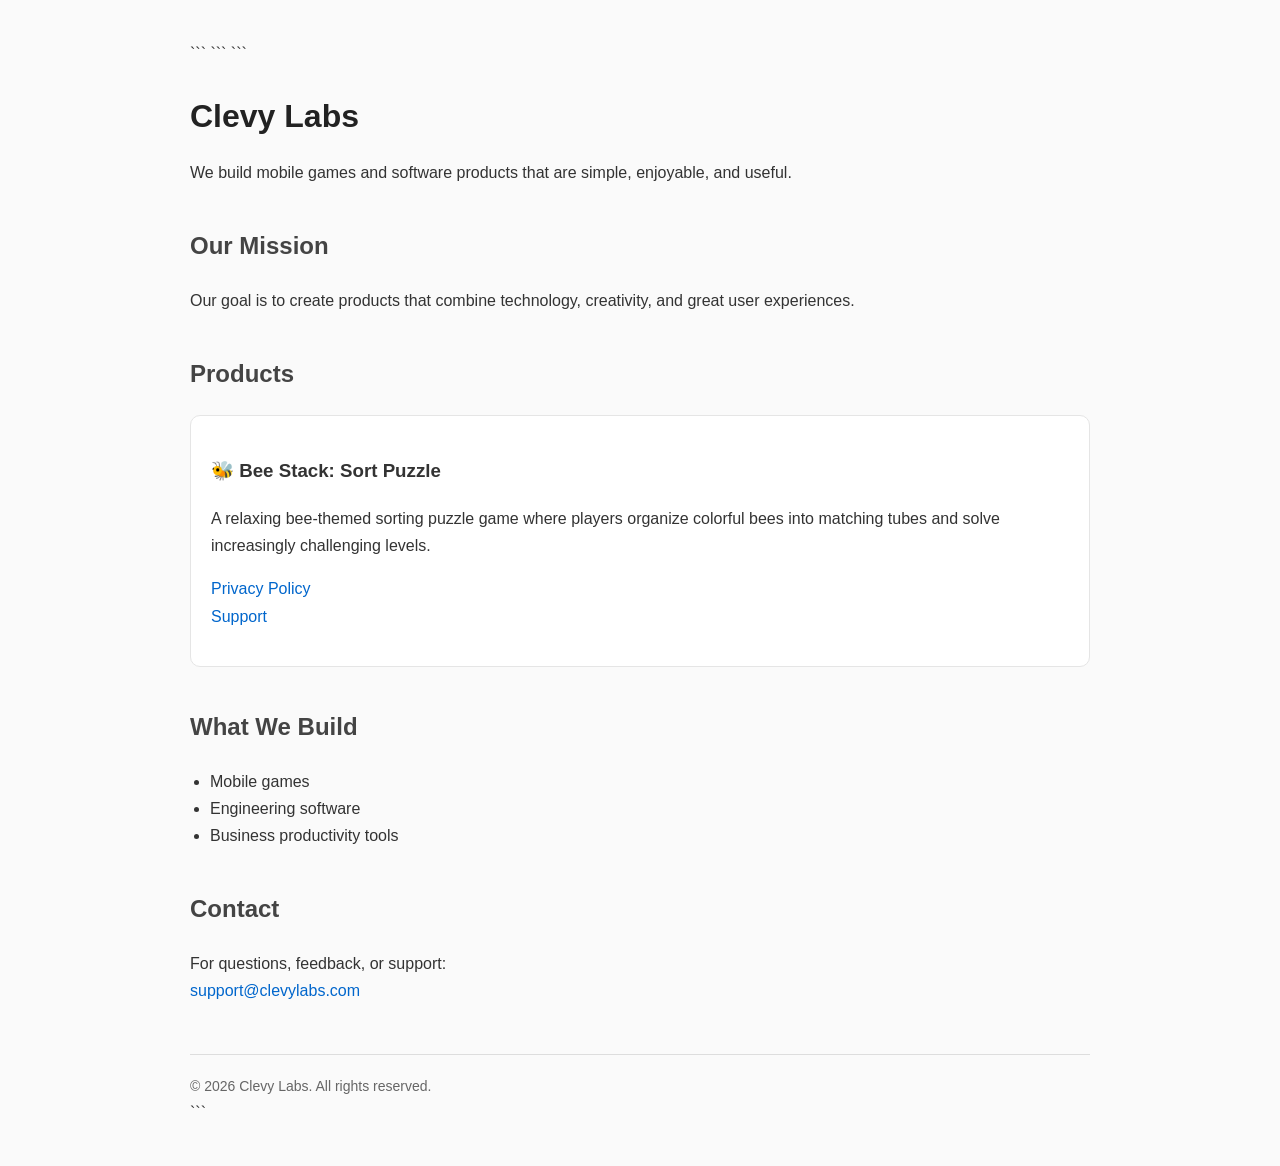
==== index.html @ 7005a830 "Create index.html" ====
<!DOCTYPE html>

<html lang="en">
<head>
    <meta charset="UTF-8">
    <meta name="viewport" content="width=device-width, initial-scale=1.0">
    <title>Clevy Labs</title>

```
<style>
    body {
        font-family: Arial, sans-serif;
        max-width: 900px;
        margin: 0 auto;
        padding: 40px 20px;
        line-height: 1.7;
        color: #333;
        background-color: #fafafa;
    }

    h1 {
        color: #222;
        margin-bottom: 10px;
    }

    h2 {
        margin-top: 40px;
        color: #444;
    }

    .card {
        background: white;
        border: 1px solid #e5e5e5;
        border-radius: 10px;
        padding: 20px;
        margin-top: 15px;
    }

    a {
        color: #0066cc;
        text-decoration: none;
    }

    a:hover {
        text-decoration: underline;
    }

    footer {
        margin-top: 50px;
        padding-top: 20px;
        border-top: 1px solid #ddd;
        font-size: 14px;
        color: #666;
    }

    ul {
        padding-left: 20px;
    }
</style>
```

</head>
<body>

```
<h1>Clevy Labs</h1>

<p>
    We build mobile games and software products that are simple, enjoyable, and useful.
</p>

<h2>Our Mission</h2>

<p>
    Our goal is to create products that combine technology, creativity, and great user experiences.
</p>

<h2>Products</h2>

<div class="card">
    <h3>🐝 Bee Stack: Sort Puzzle</h3>

    <p>
        A relaxing bee-themed sorting puzzle game where players organize colorful bees into matching tubes and solve increasingly challenging levels.
    </p>

    <p>
        <a href="/privacy/beestack.html">Privacy Policy</a><br>
        <a href="/support/beestack.html">Support</a>
    </p>
</div>

<h2>What We Build</h2>

<ul>
    <li>Mobile games</li>
    <li>Engineering software</li>
    <li>Business productivity tools</li>
</ul>

<h2>Contact</h2>

<p>
    For questions, feedback, or support:
    <br>
    <a href="mailto:support@clevylabs.com">support@clevylabs.com</a>
</p>

<footer>
    © 2026 Clevy Labs. All rights reserved.
</footer>
```

</body>
</html>
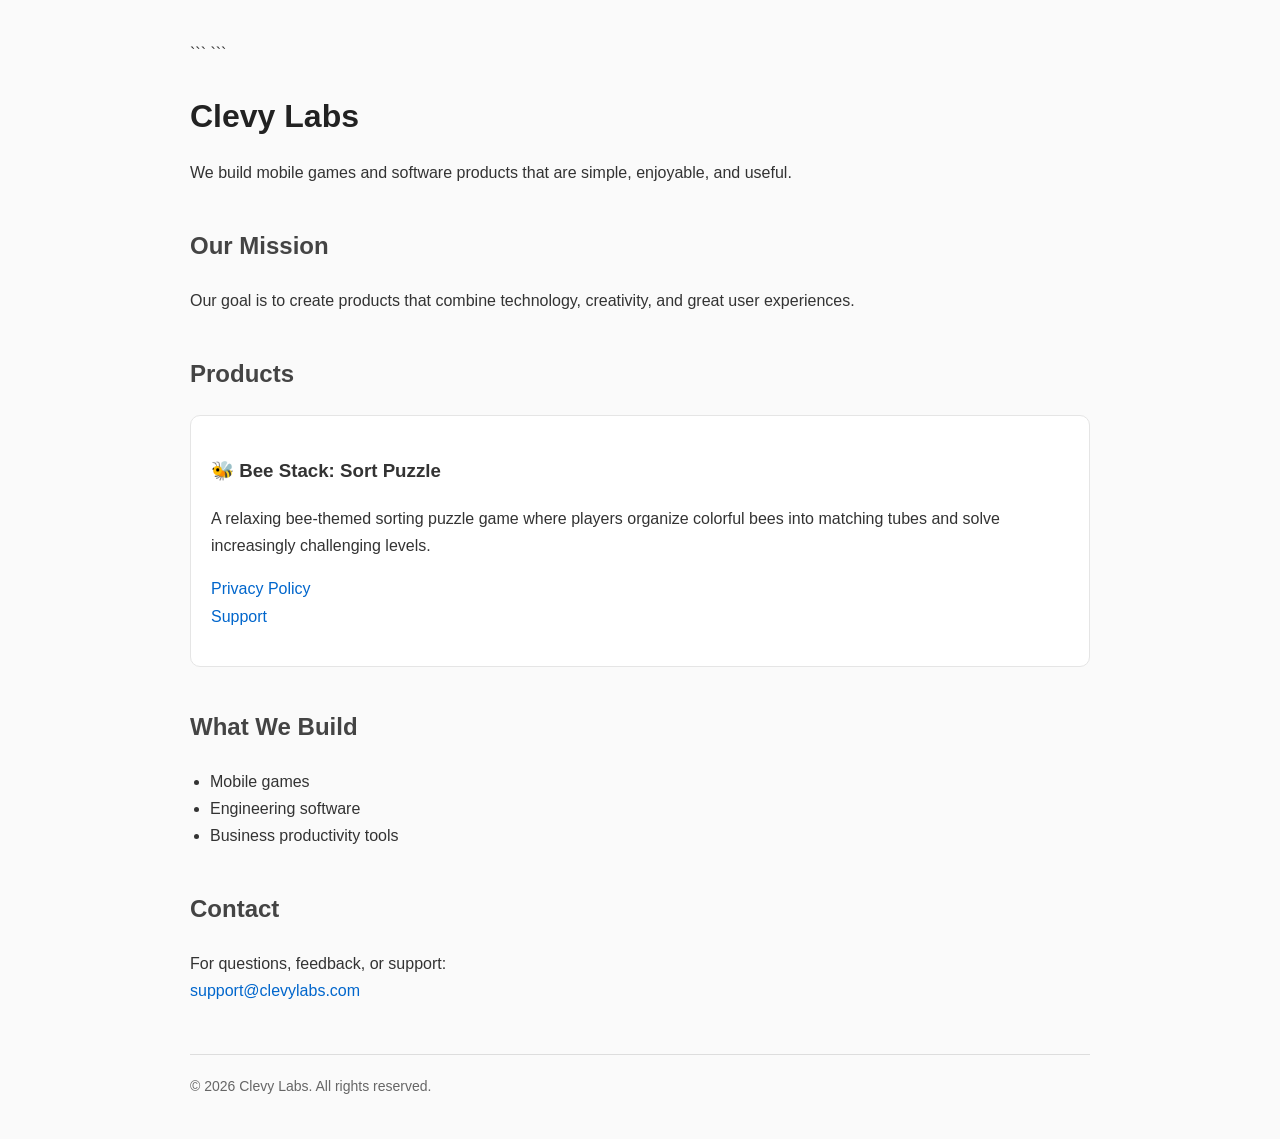
==== commit 9637ec14: "Update index.html" ====
--- a/index.html
+++ b/index.html
@@ -5,8 +5,6 @@
     <meta charset="UTF-8">
     <meta name="viewport" content="width=device-width, initial-scale=1.0">
     <title>Clevy Labs</title>
-
-```
 <style>
     body {
         font-family: Arial, sans-serif;
@@ -109,7 +107,6 @@
 <footer>
     © 2026 Clevy Labs. All rights reserved.
 </footer>
-```
 
 </body>
 </html>
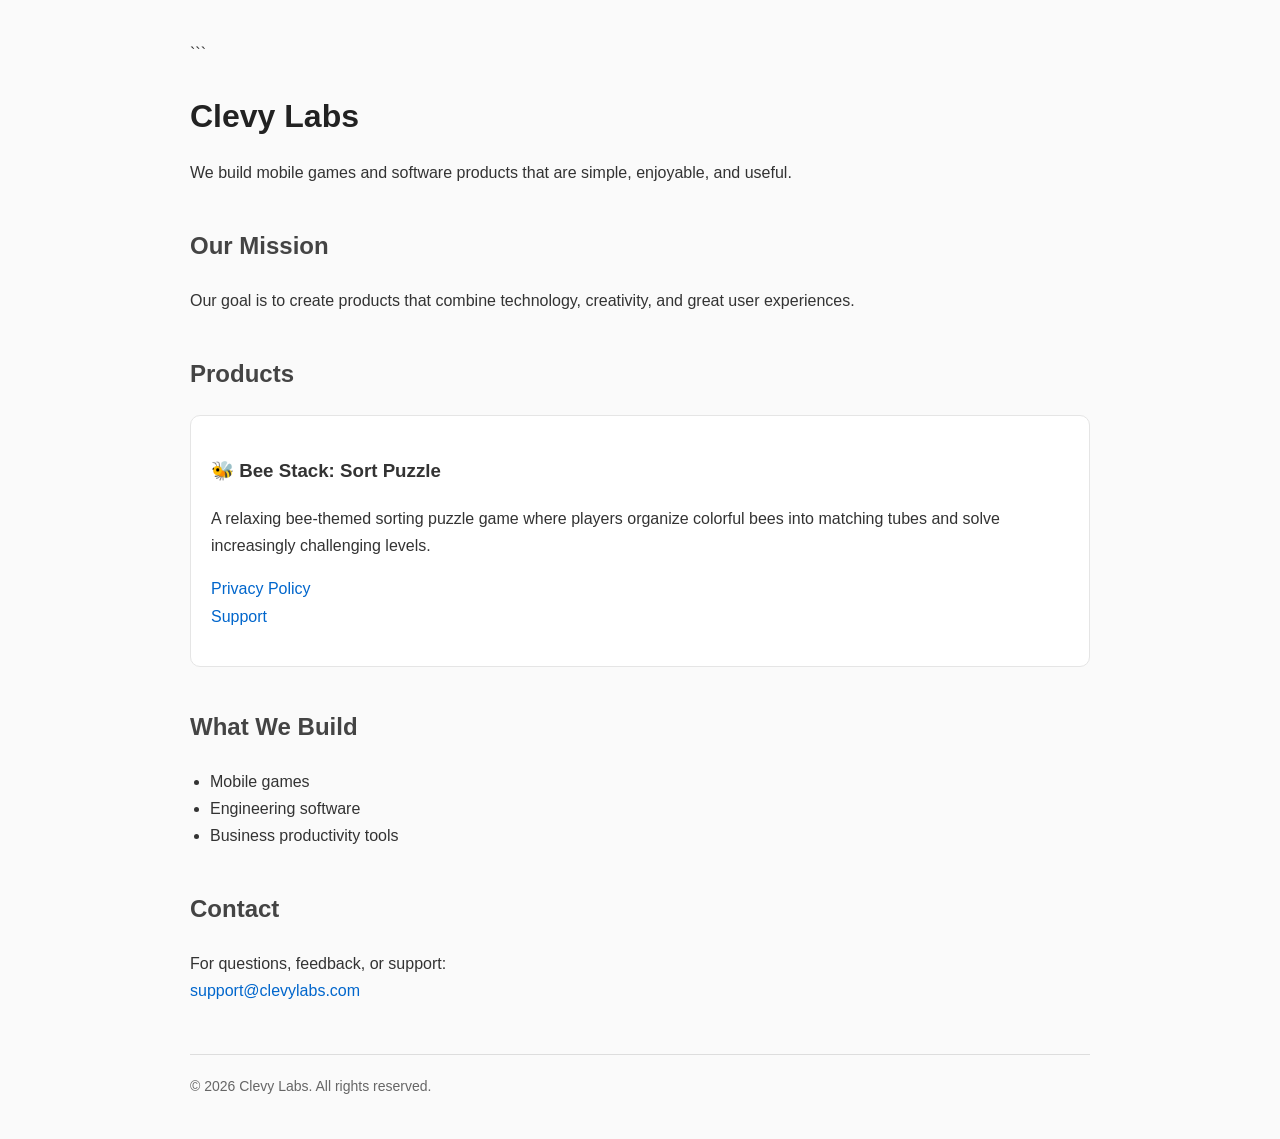
==== commit 1510693a: "Update index.html" ====
--- a/index.html
+++ b/index.html
@@ -55,7 +55,6 @@
         padding-left: 20px;
     }
 </style>
-```
 
 </head>
 <body>
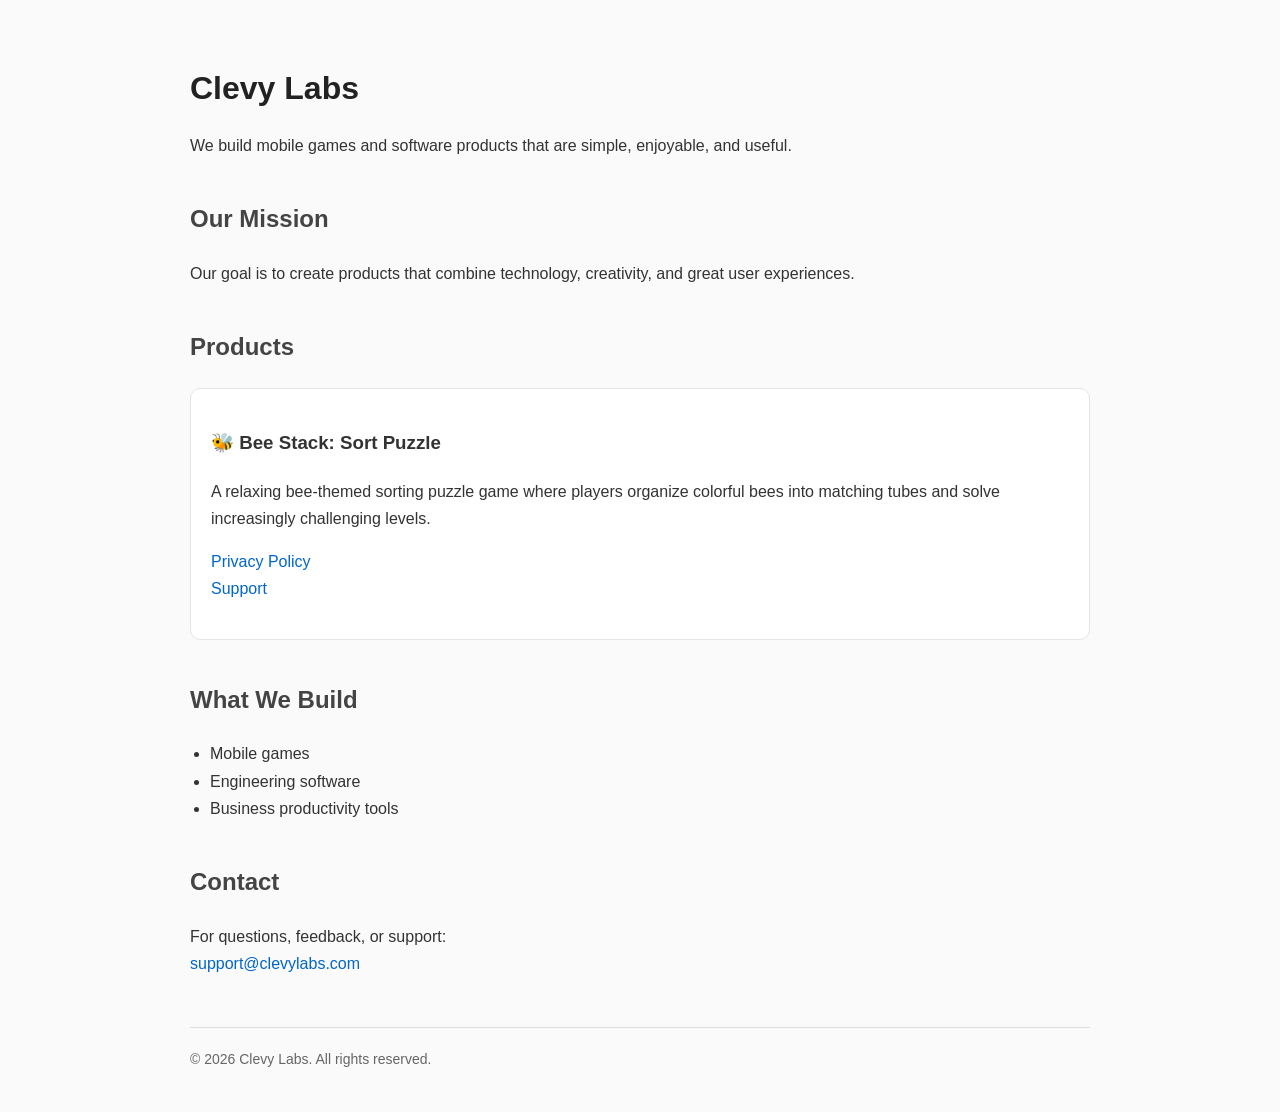
==== commit 8c84bafc: "Update index.html" ====
--- a/index.html
+++ b/index.html
@@ -58,8 +58,6 @@
 
 </head>
 <body>
-
-```
 <h1>Clevy Labs</h1>
 
 <p>
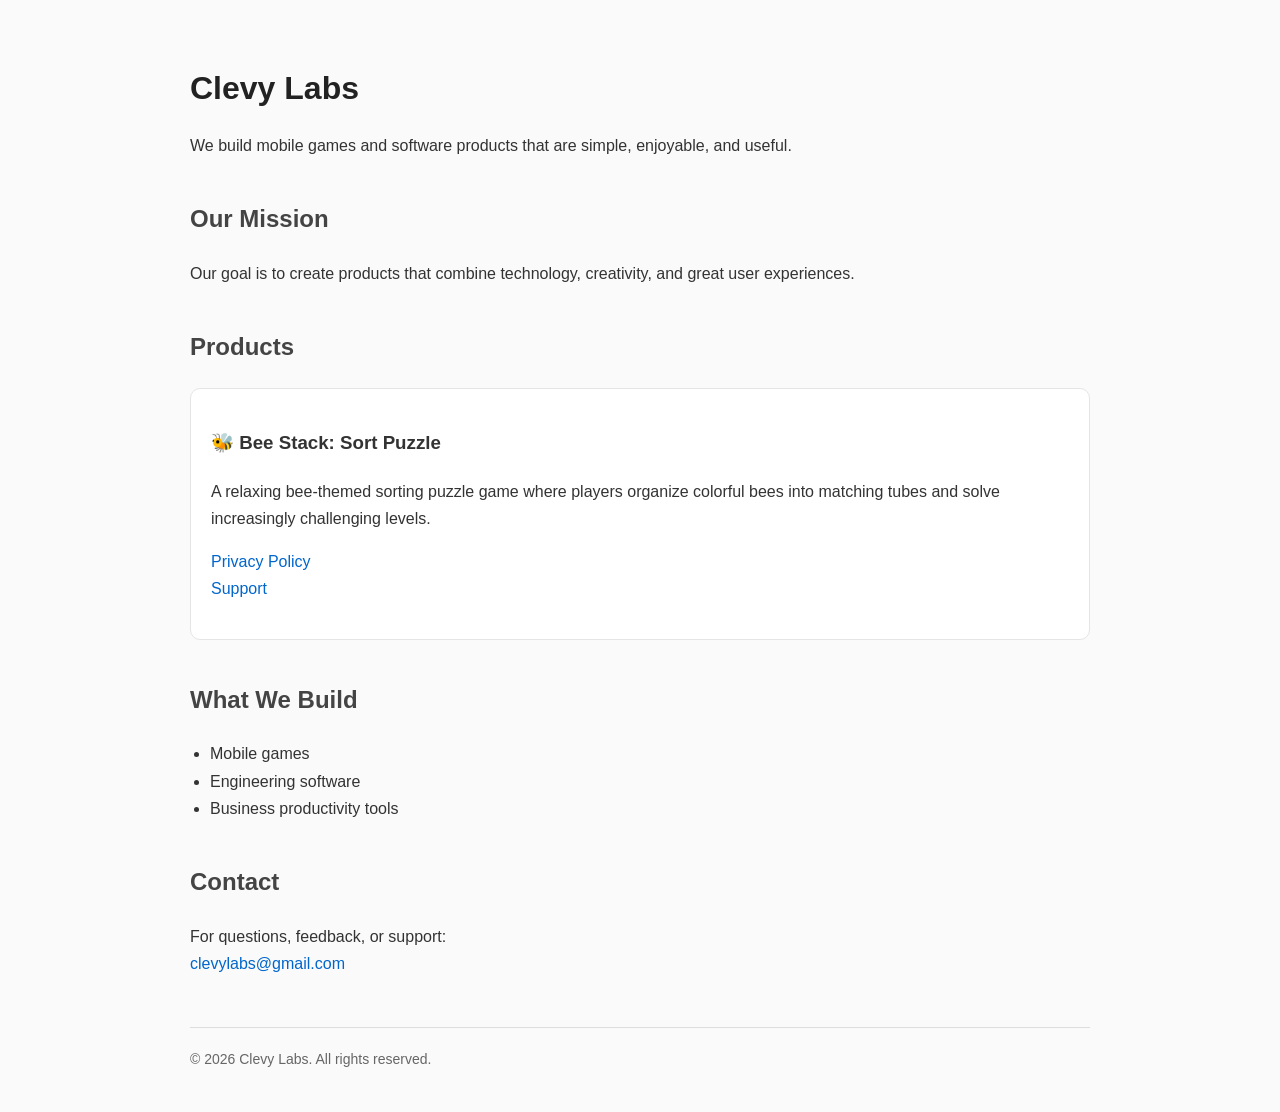
==== commit be9cd2d8: "Update index.html" ====
--- a/index.html
+++ b/index.html
@@ -98,7 +98,7 @@
 <p>
     For questions, feedback, or support:
     <br>
-    <a href="mailto:support@clevylabs.com">support@clevylabs.com</a>
+    <a href="mailto:support@clevylabs.com">clevylabs@gmail.com</a>
 </p>
 
 <footer>
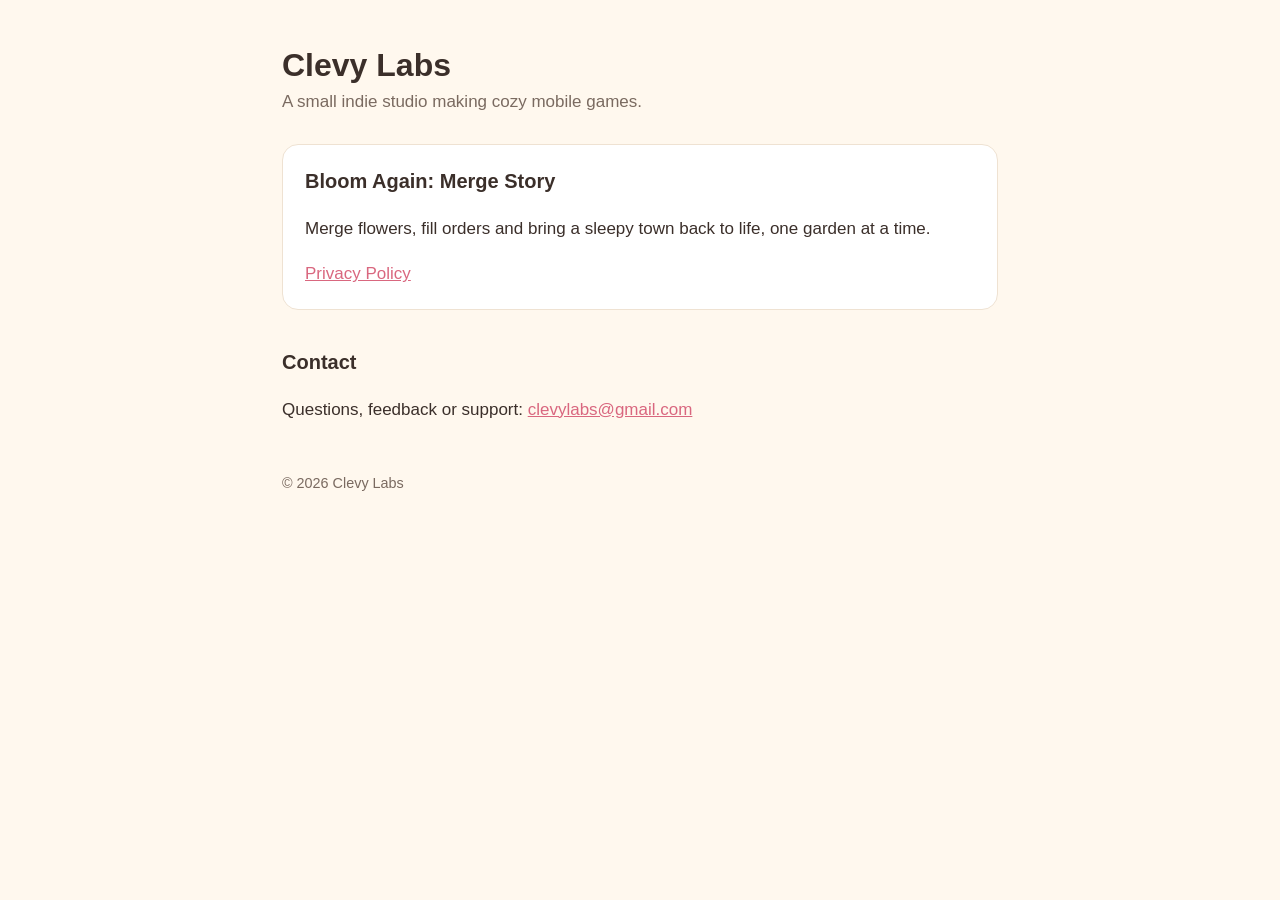
==== commit 1c7f4dc5: "Add files via upload" ====
--- a/index.html
+++ b/index.html
@@ -1,109 +1,29 @@
-<!DOCTYPE html>
-
+<!doctype html>
 <html lang="en">
 <head>
-    <meta charset="UTF-8">
-    <meta name="viewport" content="width=device-width, initial-scale=1.0">
-    <title>Clevy Labs</title>
-<style>
-    body {
-        font-family: Arial, sans-serif;
-        max-width: 900px;
-        margin: 0 auto;
-        padding: 40px 20px;
-        line-height: 1.7;
-        color: #333;
-        background-color: #fafafa;
-    }
-
-    h1 {
-        color: #222;
-        margin-bottom: 10px;
-    }
-
-    h2 {
-        margin-top: 40px;
-        color: #444;
-    }
-
-    .card {
-        background: white;
-        border: 1px solid #e5e5e5;
-        border-radius: 10px;
-        padding: 20px;
-        margin-top: 15px;
-    }
-
-    a {
-        color: #0066cc;
-        text-decoration: none;
-    }
-
-    a:hover {
-        text-decoration: underline;
-    }
-
-    footer {
-        margin-top: 50px;
-        padding-top: 20px;
-        border-top: 1px solid #ddd;
-        font-size: 14px;
-        color: #666;
-    }
-
-    ul {
-        padding-left: 20px;
-    }
-</style>
-
+  <meta charset="utf-8">
+  <meta name="viewport" content="width=device-width, initial-scale=1">
+  <title>Clevy Labs</title>
+  <meta name="description" content="Clevy Labs is a small indie studio making cozy mobile games.">
+  <link rel="stylesheet" href="/style.css">
 </head>
 <body>
-<h1>Clevy Labs</h1>
+<main>
+  <header>
+    <h1>Clevy Labs</h1>
+    <p class="meta">A small indie studio making cozy mobile games.</p>
+  </header>
 
-<p>
-    We build mobile games and software products that are simple, enjoyable, and useful.
-</p>
+  <div class="card">
+    <h2 style="margin-top:0">Bloom Again: Merge Story</h2>
+    <p>Merge flowers, fill orders and bring a sleepy town back to life, one garden at a time.</p>
+    <p><a href="/bloom-again/privacy.html">Privacy Policy</a></p>
+  </div>
 
-<h2>Our Mission</h2>
+  <h2>Contact</h2>
+  <p>Questions, feedback or support: <a href="mailto:clevylabs@gmail.com">clevylabs@gmail.com</a></p>
 
-<p>
-    Our goal is to create products that combine technology, creativity, and great user experiences.
-</p>
-
-<h2>Products</h2>
-
-<div class="card">
-    <h3>🐝 Bee Stack: Sort Puzzle</h3>
-
-    <p>
-        A relaxing bee-themed sorting puzzle game where players organize colorful bees into matching tubes and solve increasingly challenging levels.
-    </p>
-
-    <p>
-        <a href="/privacy/beestack.html">Privacy Policy</a><br>
-        <a href="/support/beestack.html">Support</a>
-    </p>
-</div>
-
-<h2>What We Build</h2>
-
-<ul>
-    <li>Mobile games</li>
-    <li>Engineering software</li>
-    <li>Business productivity tools</li>
-</ul>
-
-<h2>Contact</h2>
-
-<p>
-    For questions, feedback, or support:
-    <br>
-    <a href="mailto:support@clevylabs.com">clevylabs@gmail.com</a>
-</p>
-
-<footer>
-    © 2026 Clevy Labs. All rights reserved.
-</footer>
-
+  <footer>© 2026 Clevy Labs</footer>
+</main>
 </body>
 </html>
--- a/style.css
+++ b/style.css
@@ -0,0 +1,46 @@
+:root {
+  --bg: #FFF8EE;
+  --card: #FFFFFF;
+  --text: #3B2F2A;
+  --muted: #7A6A60;
+  --accent: #D9677F;
+  --line: #EFE2D2;
+}
+* { box-sizing: border-box; }
+body {
+  margin: 0;
+  background: var(--bg);
+  color: var(--text);
+  font: 17px/1.65 -apple-system, BlinkMacSystemFont, "Segoe UI", Roboto, Helvetica, Arial, sans-serif;
+}
+main {
+  max-width: 760px;
+  margin: 0 auto;
+  padding: 40px 22px 64px;
+}
+header { margin-bottom: 28px; }
+header a.studio {
+  color: var(--muted);
+  text-decoration: none;
+  font-weight: 600;
+  letter-spacing: .02em;
+}
+h1 { font-size: 2rem; line-height: 1.2; margin: 6px 0 4px; }
+h2 { font-size: 1.25rem; margin: 36px 0 8px; }
+.meta { color: var(--muted); margin: 0; }
+.card {
+  background: var(--card);
+  border: 1px solid var(--line);
+  border-radius: 16px;
+  padding: 20px 22px;
+  margin: 20px 0;
+}
+.card p:first-child { margin-top: 0; }
+.card p:last-child { margin-bottom: 0; }
+a { color: var(--accent); }
+ul { padding-left: 1.2em; }
+li { margin: 4px 0; }
+table { width: 100%; border-collapse: collapse; margin: 12px 0; font-size: .95rem; }
+th, td { text-align: left; vertical-align: top; padding: 10px 8px; border-bottom: 1px solid var(--line); }
+th { color: var(--muted); font-weight: 600; }
+footer { margin-top: 48px; color: var(--muted); font-size: .9rem; }
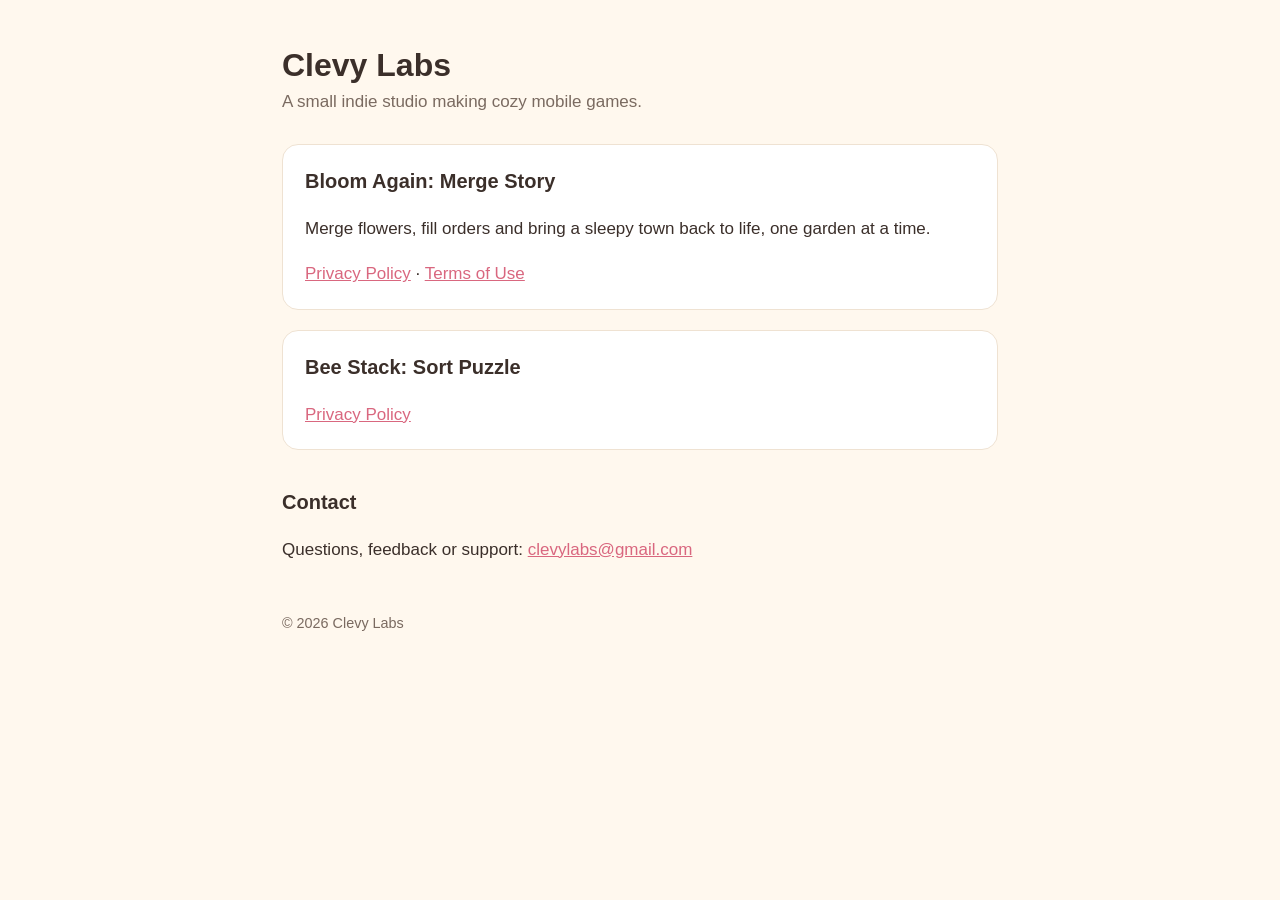
==== commit f9405823: "Add files via upload" ====
--- a/index.html
+++ b/index.html
@@ -17,7 +17,12 @@
   <div class="card">
     <h2 style="margin-top:0">Bloom Again: Merge Story</h2>
     <p>Merge flowers, fill orders and bring a sleepy town back to life, one garden at a time.</p>
-    <p><a href="/bloom-again/privacy.html">Privacy Policy</a></p>
+    <p><a href="/privacy/bloomagain.html">Privacy Policy</a> · <a href="/terms/bloomagain.html">Terms of Use</a></p>
+  </div>
+
+  <div class="card">
+    <h2 style="margin-top:0">Bee Stack: Sort Puzzle</h2>
+    <p><a href="/privacy/beestack.html">Privacy Policy</a></p>
   </div>
 
   <h2>Contact</h2>
